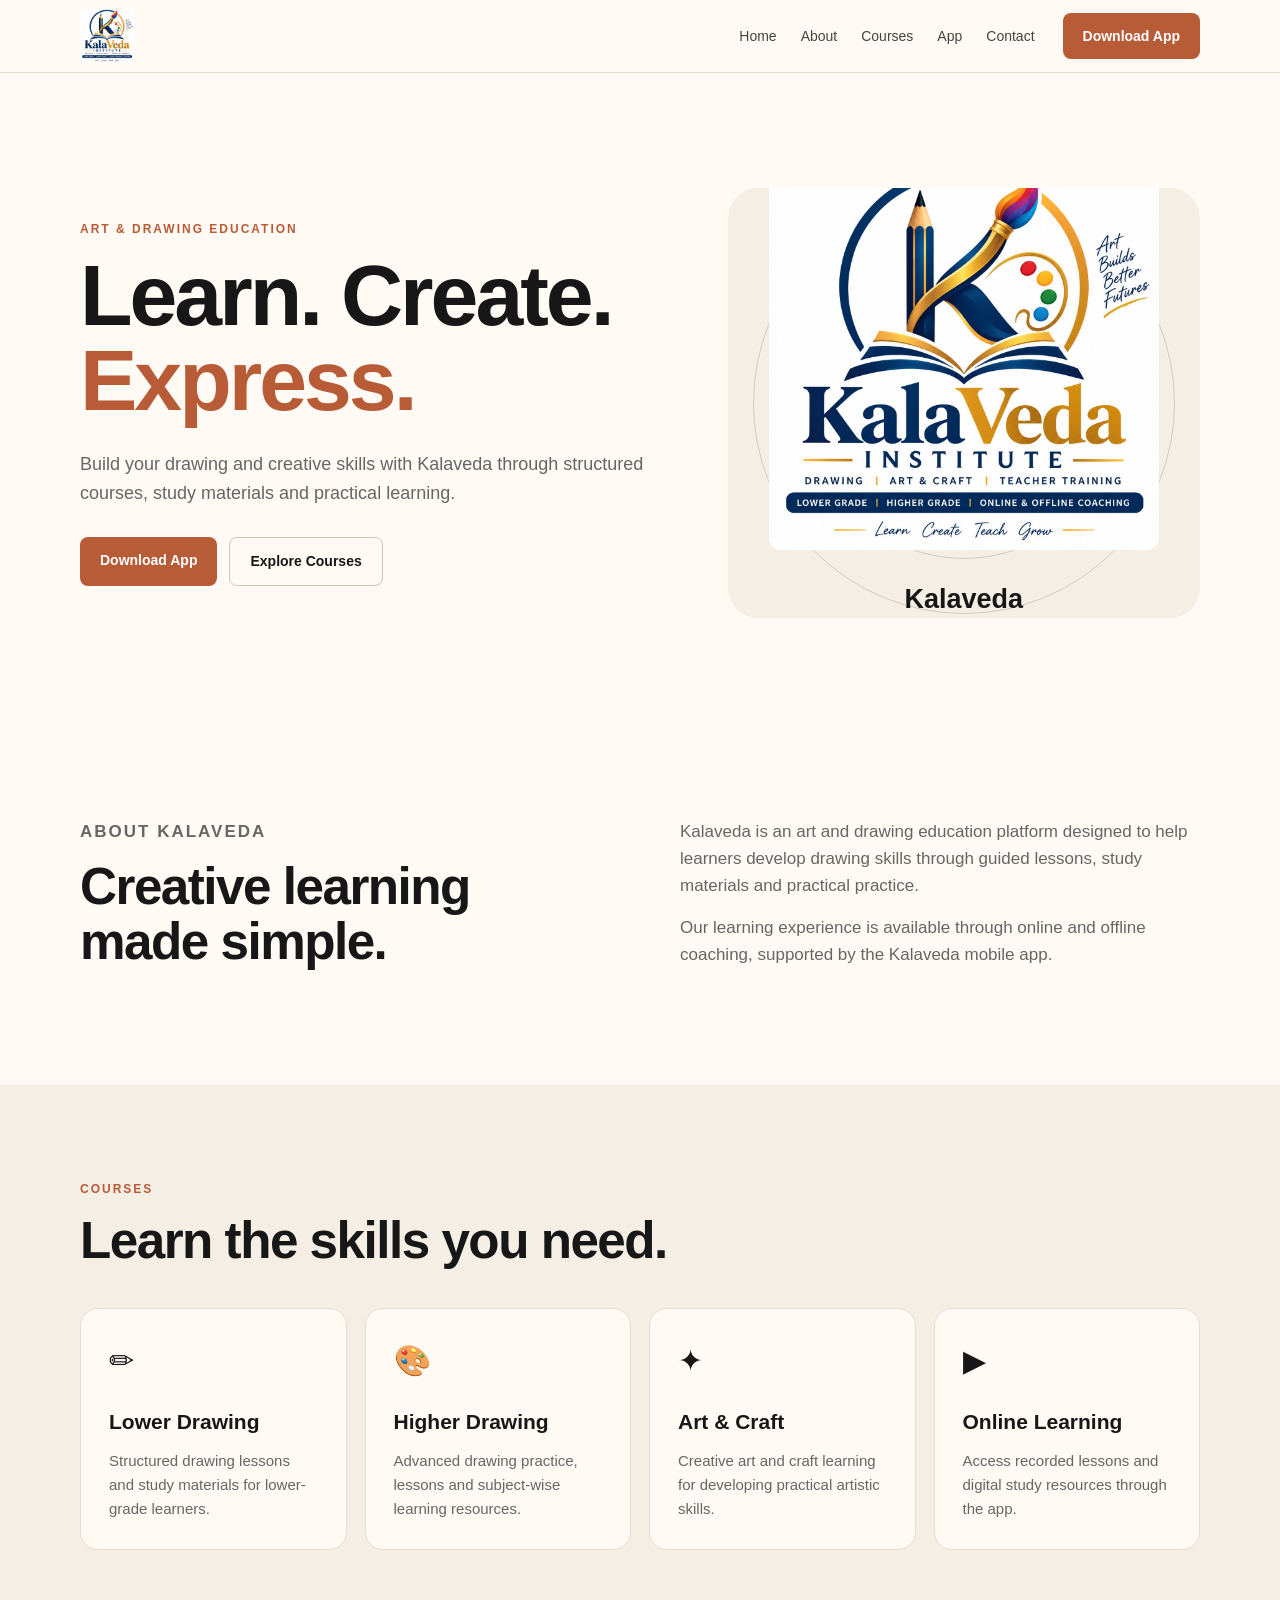
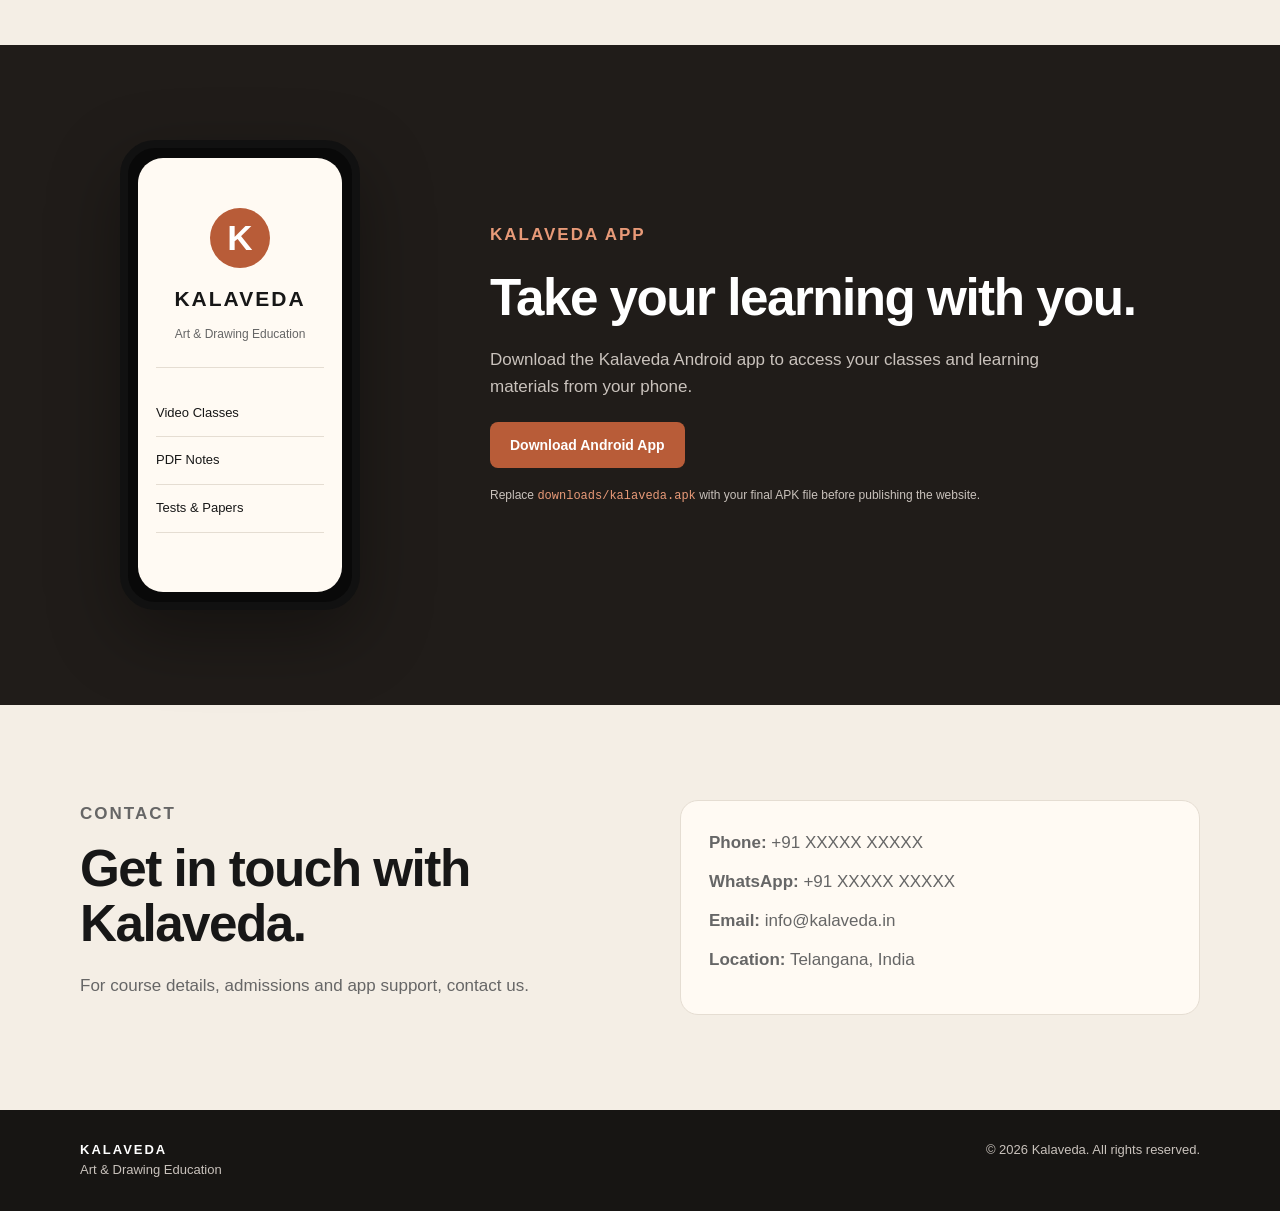
==== index.html @ 3e6b0c91 "Add files via upload" ====
<!DOCTYPE html>
<html lang="en">
<head>
  <meta charset="UTF-8">
  <meta name="viewport" content="width=device-width, initial-scale=1.0">
  <title>Kalaveda | Art & Drawing Education</title>
  <meta name="description" content="Kalaveda - Art & Drawing Education. Learn drawing, art and craft through online and offline coaching.">
  <link rel="stylesheet" href="style.css">
</head>
<body>
  <header class="header">
    <div class="container nav">
      <a class="brand" href="#home"><img src="assets/kalaveda-logo.jpeg" alt="Kalaveda Institute logo"></a>
      <nav>
        <a href="#home">Home</a>
        <a href="#about">About</a>
        <a href="#courses">Courses</a>
        <a href="#app">App</a>
        <a href="#contact">Contact</a>
      </nav>
      <a class="nav-btn" href="#app">Download App</a>
    </div>
  </header>

  <main>
    <section id="home" class="hero">
      <div class="container hero-grid">
        <div>
          <p class="eyebrow">ART & DRAWING EDUCATION</p>
          <h1>Learn. Create.<br><span>Express.</span></h1>
          <p class="hero-text">Build your drawing and creative skills with Kalaveda through structured courses, study materials and practical learning.</p>
          <div class="actions">
            <a class="btn primary" href="#app">Download App</a>
            <a class="btn secondary" href="#courses">Explore Courses</a>
          </div>
        </div>
        <div class="hero-card">
          <img class="hero-logo" src="assets/kalaveda-logo.jpeg" alt="Kalaveda Institute">
          <div class="hero-card-text">
            <strong>Kalaveda</strong>
            <span>Art & Drawing Education</span>
          </div>
        </div>
      </div>
    </section>

    <section id="about" class="section">
      <div class="container two-col">
        <div>
          <p class="eyebrow">ABOUT KALAVEDA</p>
          <h2>Creative learning made simple.</h2>
        </div>
        <div>
          <p>Kalaveda is an art and drawing education platform designed to help learners develop drawing skills through guided lessons, study materials and practical practice.</p>
          <p>Our learning experience is available through online and offline coaching, supported by the Kalaveda mobile app.</p>
        </div>
      </div>
    </section>

    <section id="courses" class="section light">
      <div class="container">
        <div class="section-heading">
          <p class="eyebrow">COURSES</p>
          <h2>Learn the skills you need.</h2>
        </div>
        <div class="cards">
          <article class="card"><div class="icon">✏</div><h3>Lower Drawing</h3><p>Structured drawing lessons and study materials for lower-grade learners.</p></article>
          <article class="card"><div class="icon">🎨</div><h3>Higher Drawing</h3><p>Advanced drawing practice, lessons and subject-wise learning resources.</p></article>
          <article class="card"><div class="icon">✦</div><h3>Art & Craft</h3><p>Creative art and craft learning for developing practical artistic skills.</p></article>
          <article class="card"><div class="icon">▶</div><h3>Online Learning</h3><p>Access recorded lessons and digital study resources through the app.</p></article>
        </div>
      </div>
    </section>

    <section id="app" class="section app-section">
      <div class="container app-grid">
        <div class="phone">
          <div class="phone-screen">
            <div class="mini-logo">K</div>
            <h3>KALAVEDA</h3>
            <p>Art & Drawing Education</p>
            <div class="mini-line"></div>
            <div class="mini-item">Video Classes</div>
            <div class="mini-item">PDF Notes</div>
            <div class="mini-item">Tests & Papers</div>
          </div>
        </div>
        <div>
          <p class="eyebrow">KALAVEDA APP</p>
          <h2>Take your learning with you.</h2>
          <p>Download the Kalaveda Android app to access your classes and learning materials from your phone.</p>
          <a class="btn primary" href="downloads/kalaveda.apk" download>Download Android App</a>
          <p class="small">Replace <code>downloads/kalaveda.apk</code> with your final APK file before publishing the website.</p>
        </div>
      </div>
    </section>

    <section id="contact" class="section light">
      <div class="container contact">
        <div>
          <p class="eyebrow">CONTACT</p>
          <h2>Get in touch with Kalaveda.</h2>
          <p>For course details, admissions and app support, contact us.</p>
        </div>
        <div class="contact-box">
          <p><strong>Phone:</strong> +91 XXXXX XXXXX</p>
          <p><strong>WhatsApp:</strong> +91 XXXXX XXXXX</p>
          <p><strong>Email:</strong> info@kalaveda.in</p>
          <p><strong>Location:</strong> Telangana, India</p>
        </div>
      </div>
    </section>
  </main>

  <footer>
    <div class="container footer">
      <div><strong>KALAVEDA</strong><br><span>Art & Drawing Education</span></div>
      <div>© 2026 Kalaveda. All rights reserved.</div>
    </div>
  </footer>
</body>
</html>
---- style.css ----
*{box-sizing:border-box;margin:0;padding:0}
:root{--ink:#171717;--muted:#666;--paper:#fffaf3;--light:#f4eee5;--accent:#b85c38;--line:#e5ddd2}
html{scroll-behavior:smooth}
body{font-family:Arial,Helvetica,sans-serif;color:var(--ink);background:var(--paper);line-height:1.6}
a{text-decoration:none;color:inherit}
.container{width:min(1120px,92%);margin:auto}
.header{position:sticky;top:0;z-index:20;background:rgba(255,250,243,.95);border-bottom:1px solid var(--line);backdrop-filter:blur(10px)}
.nav{height:72px;display:flex;align-items:center;gap:28px}
.brand{font-size:24px;font-weight:900;letter-spacing:3px;margin-right:auto}
nav{display:flex;gap:24px;color:#444;font-size:14px}
nav a:hover{color:var(--accent)}
.nav-btn,.btn{display:inline-block;border-radius:8px;padding:12px 20px;font-weight:700;font-size:14px}
.nav-btn,.primary{background:var(--accent);color:white}
.hero{padding:100px 0 90px;min-height:650px;display:flex;align-items:center}
.hero-grid{display:grid;grid-template-columns:1.1fr .9fr;gap:70px;align-items:center}
.eyebrow{font-size:12px;font-weight:800;letter-spacing:2px;color:var(--accent);margin-bottom:14px}
h1{font-size:clamp(52px,7vw,86px);line-height:.98;letter-spacing:-3px;margin-bottom:28px}
h1 span{color:var(--accent)}
h2{font-size:clamp(32px,4vw,52px);line-height:1.08;letter-spacing:-1.5px;margin-bottom:20px}
h3{font-size:21px;margin-bottom:10px}
.hero-text{font-size:18px;color:var(--muted);max-width:600px;margin-bottom:30px}
.actions{display:flex;gap:12px;flex-wrap:wrap}
.secondary{border:1px solid #cfc5b9}
.hero-card{height:430px;border-radius:30px;background:var(--light);display:flex;flex-direction:column;align-items:center;justify-content:center;position:relative;overflow:hidden}
.hero-card:before,.hero-card:after{content:"";position:absolute;border:1px solid #d7cabb;border-radius:50%}
.hero-card:before{width:310px;height:310px}
.hero-card:after{width:420px;height:420px}
.art-circle{width:180px;height:180px;border-radius:50%;background:var(--accent);color:#fff;display:flex;align-items:center;justify-content:center;font-size:110px;font-weight:900;z-index:1;box-shadow:0 20px 50px rgba(0,0,0,.12)}
.hero-card-text{z-index:2;text-align:center;margin-top:28px}.hero-card-text strong{display:block;font-size:27px}.hero-card-text span{color:var(--muted)}
.section{padding:95px 0}.light{background:var(--light)}
.two-col,.contact{display:grid;grid-template-columns:1fr 1fr;gap:80px;align-items:start}
.two-col p,.contact p{color:var(--muted);margin-bottom:14px;font-size:17px}
.section-heading{margin-bottom:40px}
.cards{display:grid;grid-template-columns:repeat(4,1fr);gap:18px}
.card{background:var(--paper);border:1px solid var(--line);border-radius:18px;padding:28px;min-height:230px}
.icon{font-size:30px;margin-bottom:20px}
.card p{color:var(--muted);font-size:15px}
.app-section{background:#201c19;color:#fff}
.app-grid{display:grid;grid-template-columns:320px 1fr;gap:90px;align-items:center}
.app-section .eyebrow{color:#e89a78}.app-section p{color:#c9c2bc;max-width:600px;margin-bottom:22px;font-size:17px}
.phone{width:240px;height:470px;border:8px solid #111;border-radius:35px;background:#090909;padding:10px;box-shadow:0 25px 70px rgba(0,0,0,.35);margin:auto}
.phone-screen{height:100%;border-radius:25px;background:var(--paper);color:var(--ink);padding:30px 18px;text-align:center}
.mini-logo{width:60px;height:60px;border-radius:50%;background:var(--accent);color:#fff;display:grid;place-items:center;font-weight:900;font-size:35px;margin:20px auto 14px}
.phone-screen h3{letter-spacing:2px}.phone-screen p{font-size:12px!important;color:var(--muted)!important;margin-bottom:15px!important}
.mini-line{height:1px;background:var(--line);margin:22px 0}
.mini-item{text-align:left;padding:13px 0;border-bottom:1px solid var(--line);font-size:13px}
.small{font-size:12px!important;margin-top:18px!important}.small code{color:#e89a78}
.contact-box{background:var(--paper);border:1px solid var(--line);border-radius:18px;padding:28px}
.contact-box p{margin-bottom:12px}
footer{background:#171513;color:#c9c2bc;padding:30px 0}.footer{display:flex;justify-content:space-between;gap:20px;font-size:13px}.footer strong{color:#fff;letter-spacing:2px}
@media(max-width:800px){nav{display:none}.hero{padding:65px 0}.hero-grid,.two-col,.contact,.app-grid{grid-template-columns:1fr;gap:45px}.hero-card{height:350px}.cards{grid-template-columns:1fr 1fr}.app-grid{gap:50px}.footer{flex-direction:column}}
@media(max-width:500px){.cards{grid-template-columns:1fr}.nav-btn{padding:10px 13px}.brand{font-size:20px}.section{padding:70px 0}}

.brand{display:flex;align-items:center;height:58px}
.brand img{height:54px;width:auto;max-width:210px;object-fit:contain}
.hero-logo{width:min(88%,390px);height:auto;object-fit:contain;position:relative;z-index:2;border-radius:12px}
@media(max-width:500px){.brand img{height:48px;max-width:170px}.hero-logo{width:88%}}
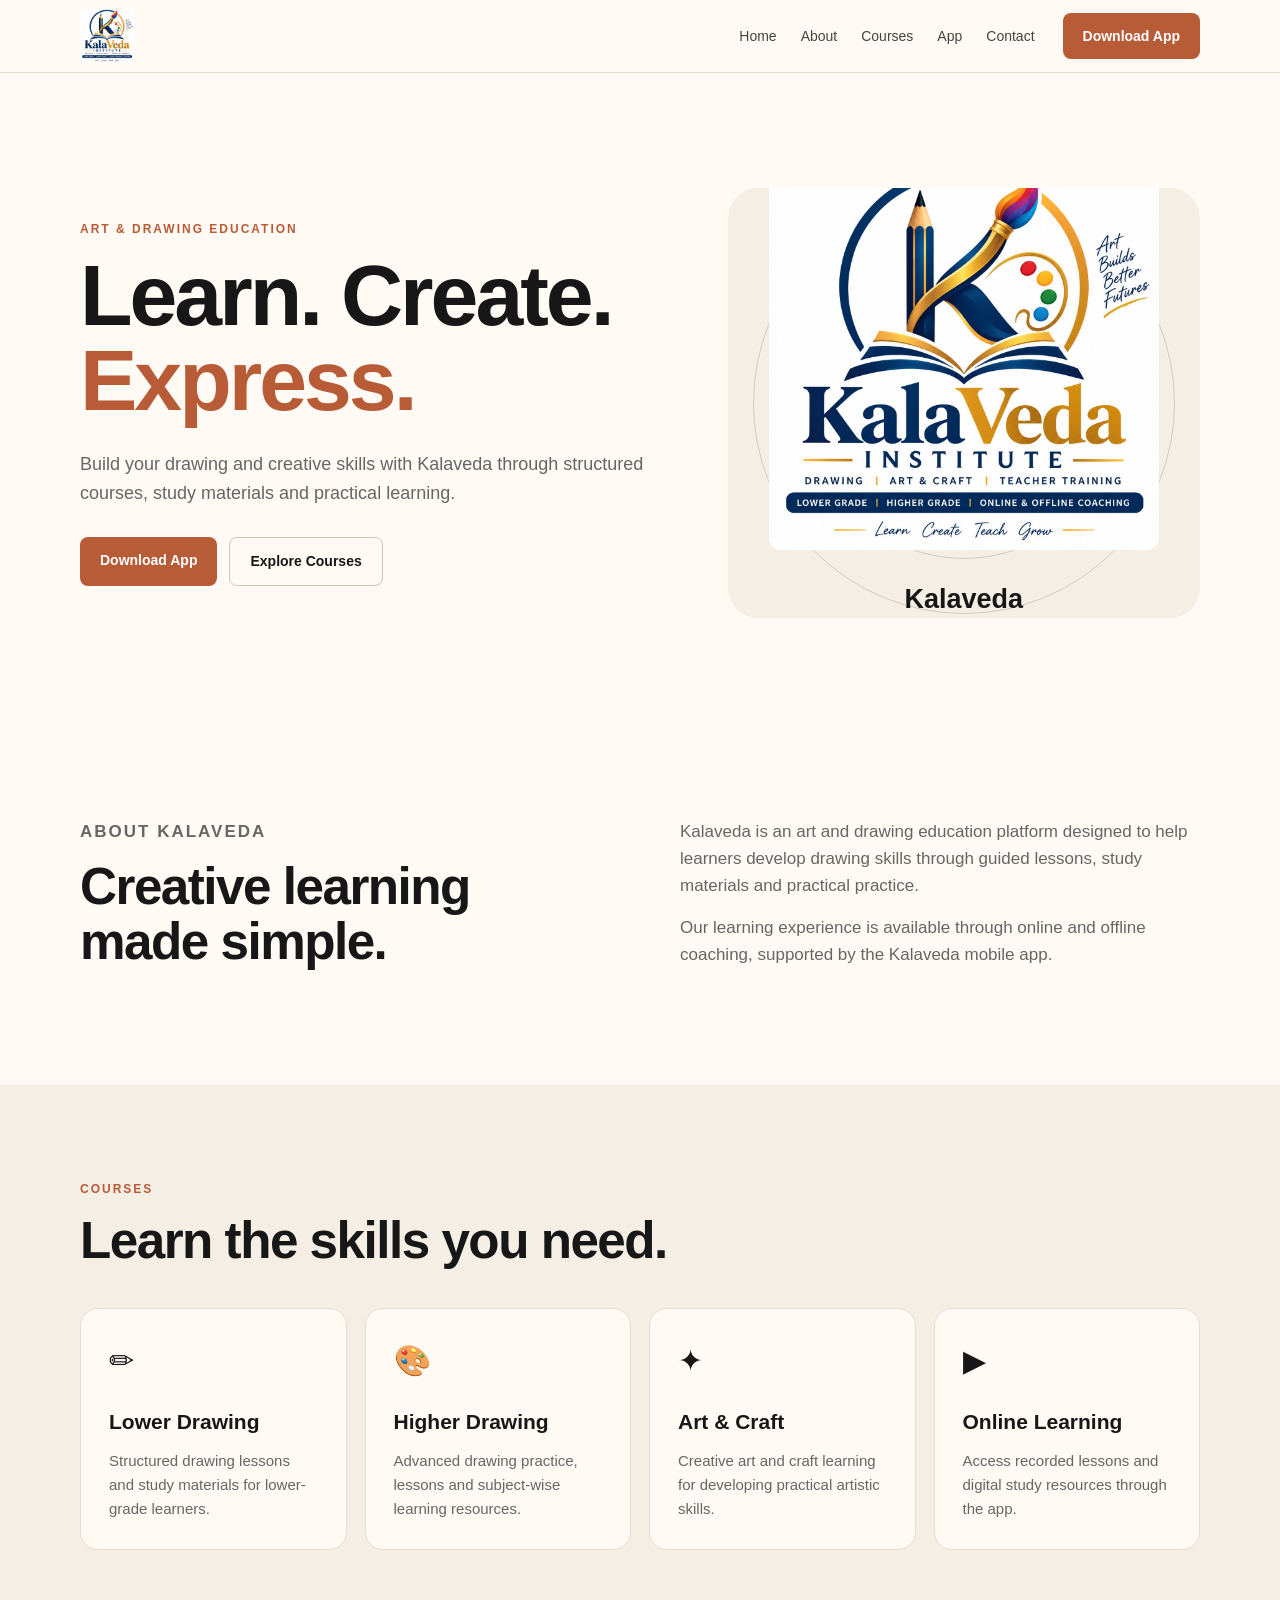
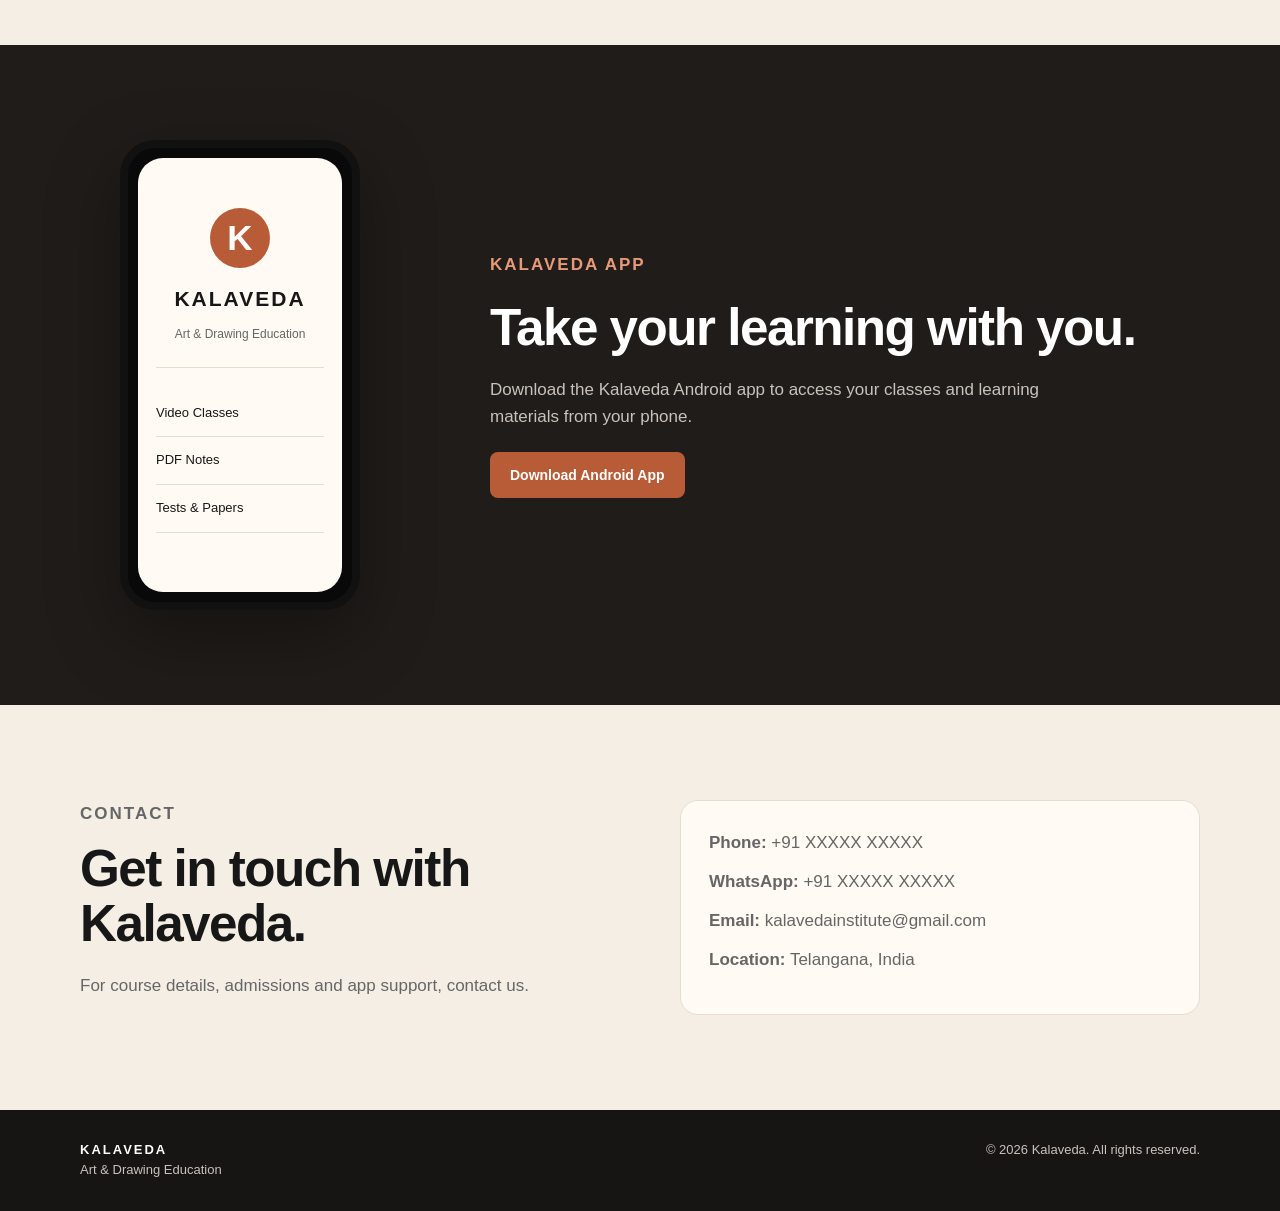
==== commit c2cbe8e5: "Refactor index.html for better structure and content Updated HTML structure and content for improved" ====
--- a/index.html
+++ b/index.html
@@ -7,10 +7,16 @@
   <meta name="description" content="Kalaveda - Art & Drawing Education. Learn drawing, art and craft through online and offline coaching.">
   <link rel="stylesheet" href="style.css">
 </head>
+
 <body>
+
   <header class="header">
     <div class="container nav">
-      <a class="brand" href="#home"><img src="assets/kalaveda-logo.jpeg" alt="Kalaveda Institute logo"></a>
+
+      <a class="brand" href="#home">
+        <img src="assets/kalaveda-logo.jpeg" alt="Kalaveda Institute logo">
+      </a>
+
       <nav>
         <a href="#home">Home</a>
         <a href="#about">About</a>
@@ -18,105 +24,372 @@
         <a href="#app">App</a>
         <a href="#contact">Contact</a>
       </nav>
-      <a class="nav-btn" href="#app">Download App</a>
+
+      <!-- DOWNLOAD APP -->
+      <a class="nav-btn"
+         href="https://github.com/Kalaveda/kalaveda/releases/download/v1.0.0/Kalaveda.apk">
+        Download App
+      </a>
+
     </div>
   </header>
 
+
   <main>
+
+    <!-- HOME -->
+
     <section id="home" class="hero">
+
       <div class="container hero-grid">
-        <div>
+
+        <div>
+
           <p class="eyebrow">ART & DRAWING EDUCATION</p>
-          <h1>Learn. Create.<br><span>Express.</span></h1>
-          <p class="hero-text">Build your drawing and creative skills with Kalaveda through structured courses, study materials and practical learning.</p>
+
+          <h1>
+            Learn. Create.<br>
+            <span>Express.</span>
+          </h1>
+
+          <p class="hero-text">
+            Build your drawing and creative skills with Kalaveda through
+            structured courses, study materials and practical learning.
+          </p>
+
           <div class="actions">
-            <a class="btn primary" href="#app">Download App</a>
-            <a class="btn secondary" href="#courses">Explore Courses</a>
+
+            <!-- DOWNLOAD APP -->
+            <a class="btn primary"
+               href="https://github.com/Kalaveda/kalaveda/releases/download/v1.0.0/Kalaveda.apk">
+              Download App
+            </a>
+
+            <a class="btn secondary" href="#courses">
+              Explore Courses
+            </a>
+
           </div>
-        </div>
+
+        </div>
+
+
         <div class="hero-card">
-          <img class="hero-logo" src="assets/kalaveda-logo.jpeg" alt="Kalaveda Institute">
+
+          <img
+            class="hero-logo"
+            src="assets/kalaveda-logo.jpeg"
+            alt="Kalaveda Institute">
+
           <div class="hero-card-text">
+
             <strong>Kalaveda</strong>
-            <span>Art & Drawing Education</span>
+
+            <span>
+              Art & Drawing Education
+            </span>
+
           </div>
-        </div>
-      </div>
-    </section>
+
+        </div>
+
+      </div>
+
+    </section>
+
+
+    <!-- ABOUT -->
 
     <section id="about" class="section">
+
       <div class="container two-col">
-        <div>
-          <p class="eyebrow">ABOUT KALAVEDA</p>
-          <h2>Creative learning made simple.</h2>
-        </div>
-        <div>
-          <p>Kalaveda is an art and drawing education platform designed to help learners develop drawing skills through guided lessons, study materials and practical practice.</p>
-          <p>Our learning experience is available through online and offline coaching, supported by the Kalaveda mobile app.</p>
-        </div>
-      </div>
-    </section>
+
+        <div>
+
+          <p class="eyebrow">
+            ABOUT KALAVEDA
+          </p>
+
+          <h2>
+            Creative learning made simple.
+          </h2>
+
+        </div>
+
+
+        <div>
+
+          <p>
+            Kalaveda is an art and drawing education platform designed
+            to help learners develop drawing skills through guided lessons,
+            study materials and practical practice.
+          </p>
+
+          <p>
+            Our learning experience is available through online and offline
+            coaching, supported by the Kalaveda mobile app.
+          </p>
+
+        </div>
+
+      </div>
+
+    </section>
+
+
+    <!-- COURSES -->
 
     <section id="courses" class="section light">
+
       <div class="container">
+
         <div class="section-heading">
-          <p class="eyebrow">COURSES</p>
-          <h2>Learn the skills you need.</h2>
-        </div>
+
+          <p class="eyebrow">
+            COURSES
+          </p>
+
+          <h2>
+            Learn the skills you need.
+          </h2>
+
+        </div>
+
+
         <div class="cards">
-          <article class="card"><div class="icon">✏</div><h3>Lower Drawing</h3><p>Structured drawing lessons and study materials for lower-grade learners.</p></article>
-          <article class="card"><div class="icon">🎨</div><h3>Higher Drawing</h3><p>Advanced drawing practice, lessons and subject-wise learning resources.</p></article>
-          <article class="card"><div class="icon">✦</div><h3>Art & Craft</h3><p>Creative art and craft learning for developing practical artistic skills.</p></article>
-          <article class="card"><div class="icon">▶</div><h3>Online Learning</h3><p>Access recorded lessons and digital study resources through the app.</p></article>
-        </div>
-      </div>
-    </section>
+
+          <article class="card">
+
+            <div class="icon">
+              ✏
+            </div>
+
+            <h3>
+              Lower Drawing
+            </h3>
+
+            <p>
+              Structured drawing lessons and study materials for
+              lower-grade learners.
+            </p>
+
+          </article>
+
+
+          <article class="card">
+
+            <div class="icon">
+              🎨
+            </div>
+
+            <h3>
+              Higher Drawing
+            </h3>
+
+            <p>
+              Advanced drawing practice, lessons and subject-wise
+              learning resources.
+            </p>
+
+          </article>
+
+
+          <article class="card">
+
+            <div class="icon">
+              ✦
+            </div>
+
+            <h3>
+              Art & Craft
+            </h3>
+
+            <p>
+              Creative art and craft learning for developing
+              practical artistic skills.
+            </p>
+
+          </article>
+
+
+          <article class="card">
+
+            <div class="icon">
+              ▶
+            </div>
+
+            <h3>
+              Online Learning
+            </h3>
+
+            <p>
+              Access recorded lessons and digital study resources
+              through the app.
+            </p>
+
+          </article>
+
+        </div>
+
+      </div>
+
+    </section>
+
+
+    <!-- APP -->
 
     <section id="app" class="section app-section">
+
       <div class="container app-grid">
+
+
         <div class="phone">
+
           <div class="phone-screen">
-            <div class="mini-logo">K</div>
-            <h3>KALAVEDA</h3>
-            <p>Art & Drawing Education</p>
+
+            <div class="mini-logo">
+              K
+            </div>
+
+            <h3>
+              KALAVEDA
+            </h3>
+
+            <p>
+              Art & Drawing Education
+            </p>
+
             <div class="mini-line"></div>
-            <div class="mini-item">Video Classes</div>
-            <div class="mini-item">PDF Notes</div>
-            <div class="mini-item">Tests & Papers</div>
+
+            <div class="mini-item">
+              Video Classes
+            </div>
+
+            <div class="mini-item">
+              PDF Notes
+            </div>
+
+            <div class="mini-item">
+              Tests & Papers
+            </div>
+
           </div>
-        </div>
-        <div>
-          <p class="eyebrow">KALAVEDA APP</p>
-          <h2>Take your learning with you.</h2>
-          <p>Download the Kalaveda Android app to access your classes and learning materials from your phone.</p>
-          <a class="btn primary" href="downloads/kalaveda.apk" download>Download Android App</a>
-          <p class="small">Replace <code>downloads/kalaveda.apk</code> with your final APK file before publishing the website.</p>
-        </div>
-      </div>
-    </section>
+
+        </div>
+
+
+        <div>
+
+          <p class="eyebrow">
+            KALAVEDA APP
+          </p>
+
+          <h2>
+            Take your learning with you.
+          </h2>
+
+          <p>
+            Download the Kalaveda Android app to access your classes
+            and learning materials from your phone.
+          </p>
+
+
+          <!-- DOWNLOAD ANDROID APP -->
+          <a
+            class="btn primary"
+            href="https://github.com/Kalaveda/kalaveda/releases/download/v1.0.0/Kalaveda.apk">
+            Download Android App
+          </a>
+
+        </div>
+
+      </div>
+
+    </section>
+
+
+    <!-- CONTACT -->
 
     <section id="contact" class="section light">
+
       <div class="container contact">
-        <div>
-          <p class="eyebrow">CONTACT</p>
-          <h2>Get in touch with Kalaveda.</h2>
-          <p>For course details, admissions and app support, contact us.</p>
-        </div>
+
+        <div>
+
+          <p class="eyebrow">
+            CONTACT
+          </p>
+
+          <h2>
+            Get in touch with Kalaveda.
+          </h2>
+
+          <p>
+            For course details, admissions and app support,
+            contact us.
+          </p>
+
+        </div>
+
+
         <div class="contact-box">
-          <p><strong>Phone:</strong> +91 XXXXX XXXXX</p>
-          <p><strong>WhatsApp:</strong> +91 XXXXX XXXXX</p>
-          <p><strong>Email:</strong> info@kalaveda.in</p>
-          <p><strong>Location:</strong> Telangana, India</p>
-        </div>
-      </div>
-    </section>
+
+          <p>
+            <strong>Phone:</strong>
+            +91 XXXXX XXXXX
+          </p>
+
+          <p>
+            <strong>WhatsApp:</strong>
+            +91 XXXXX XXXXX
+          </p>
+
+          <p>
+            <strong>Email:</strong>
+            kalavedainstitute@gmail.com
+          </p>
+
+          <p>
+            <strong>Location:</strong>
+            Telangana, India
+          </p>
+
+        </div>
+
+      </div>
+
+    </section>
+
   </main>
 
+
+  <!-- FOOTER -->
+
   <footer>
+
     <div class="container footer">
-      <div><strong>KALAVEDA</strong><br><span>Art & Drawing Education</span></div>
-      <div>© 2026 Kalaveda. All rights reserved.</div>
+
+      <div>
+
+        <strong>
+          KALAVEDA
+        </strong>
+
+        <br>
+
+        <span>
+          Art & Drawing Education
+        </span>
+
+      </div>
+
+      <div>
+        © 2026 Kalaveda. All rights reserved.
+      </div>
+
     </div>
+
   </footer>
+
 </body>
 </html>
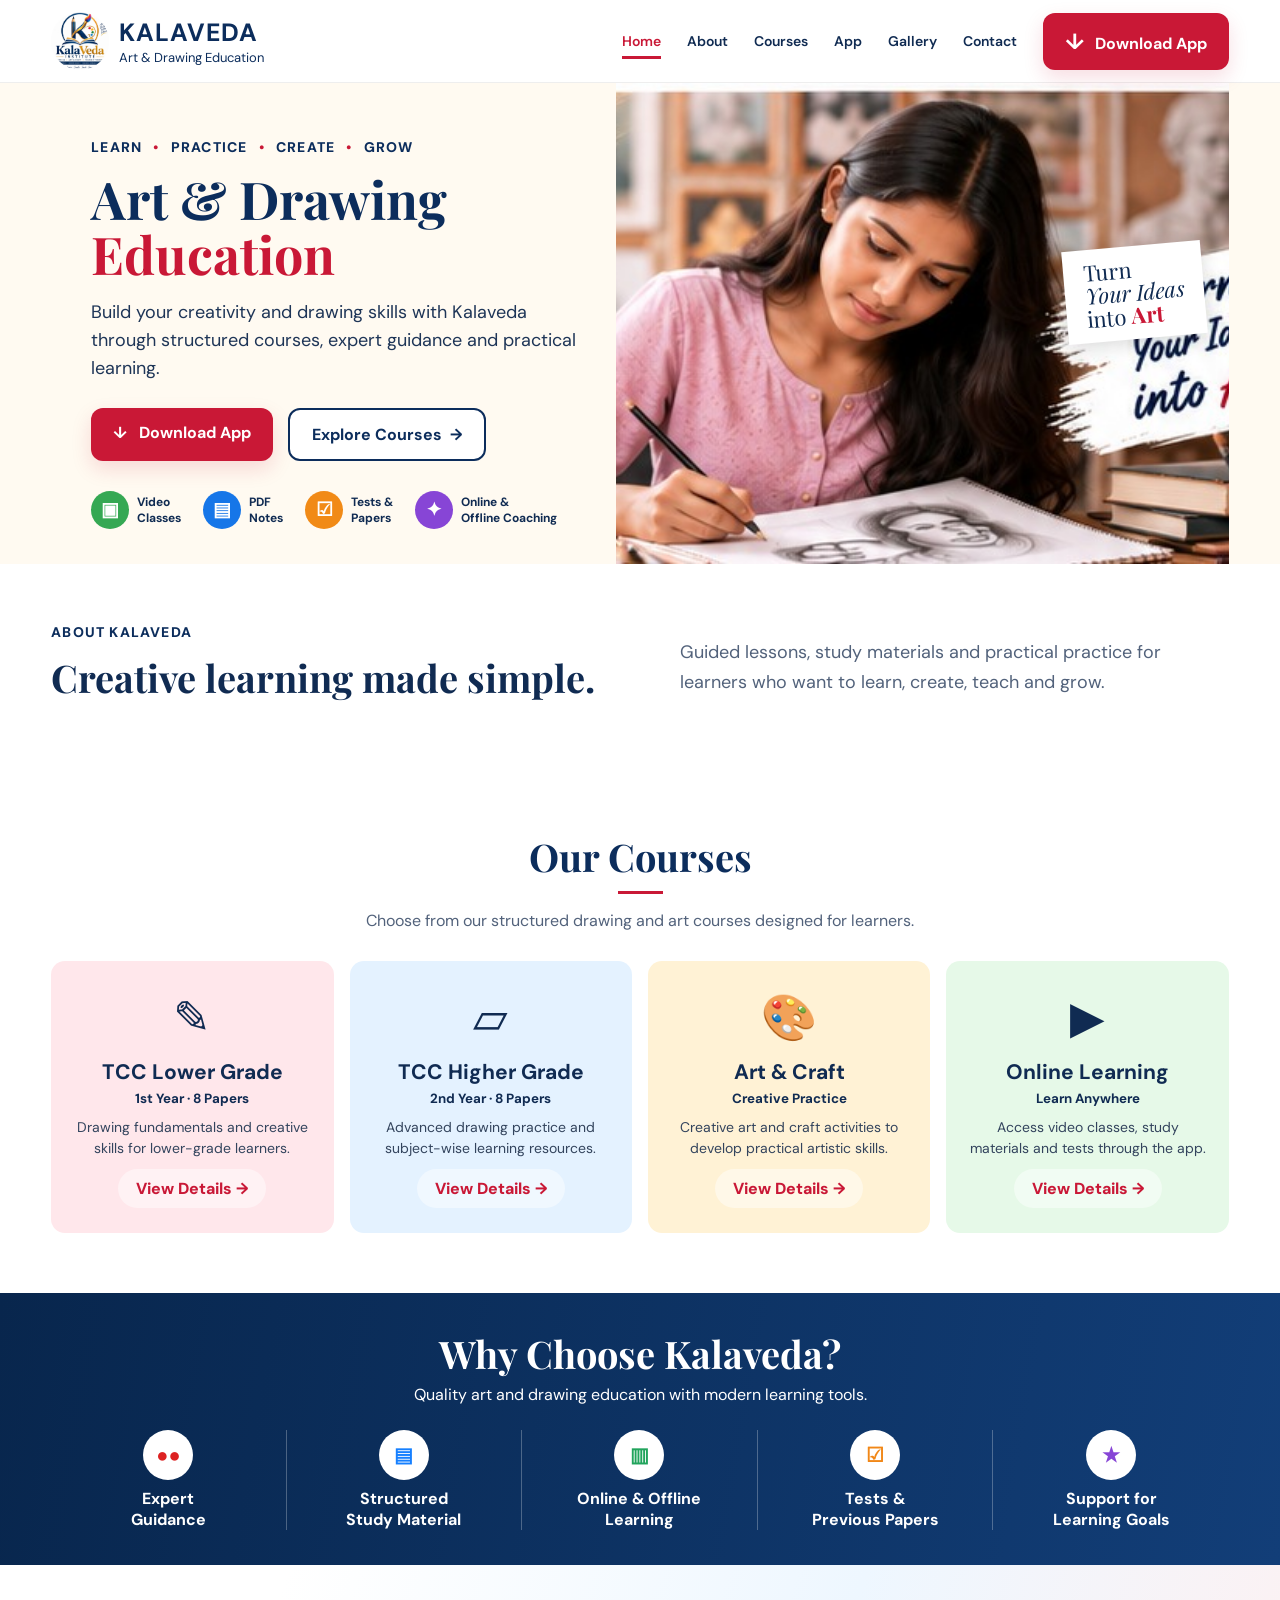
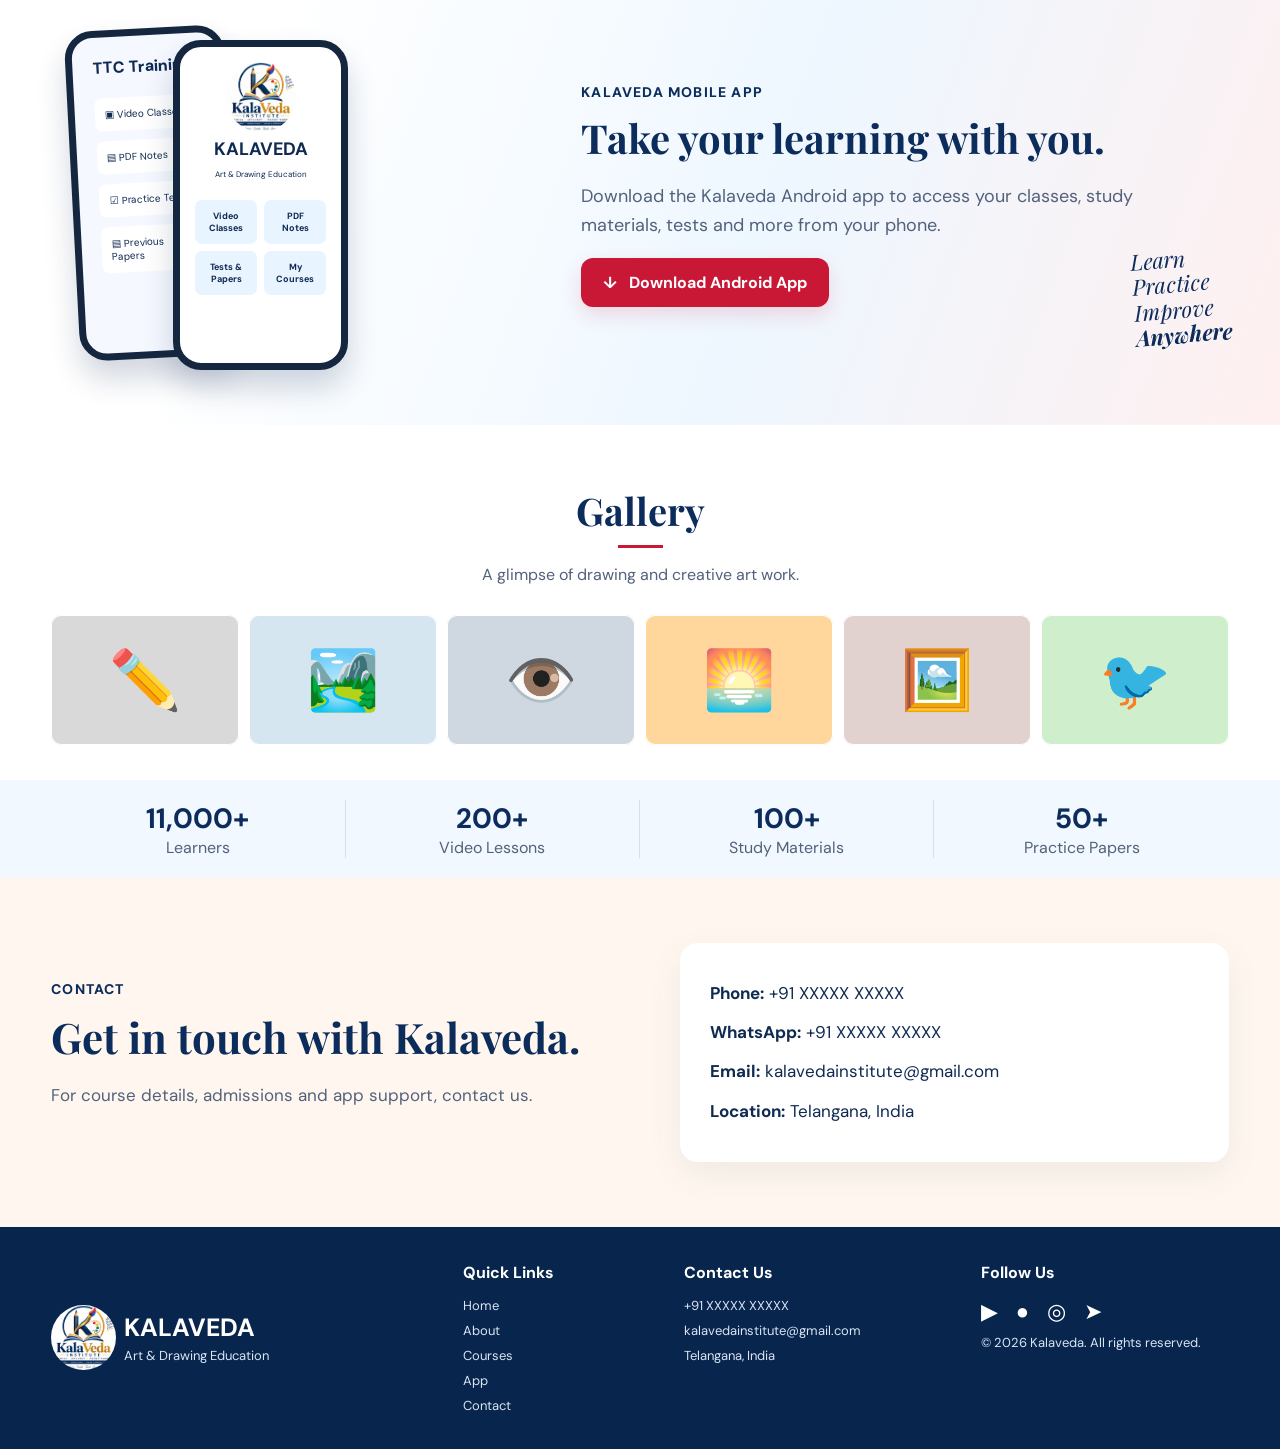
==== commit 490e66af: "Add files via upload" ====
--- a/index.html
+++ b/index.html
@@ -4,392 +4,198 @@
   <meta charset="UTF-8">
   <meta name="viewport" content="width=device-width, initial-scale=1.0">
   <title>Kalaveda | Art & Drawing Education</title>
-  <meta name="description" content="Kalaveda - Art & Drawing Education. Learn drawing, art and craft through online and offline coaching.">
+  <meta name="description" content="Kalaveda Institute - Drawing, Art & Craft and Teacher Training. Online and offline learning.">
   <link rel="stylesheet" href="style.css">
 </head>
-
 <body>
 
-  <header class="header">
-    <div class="container nav">
-
-      <a class="brand" href="#home">
-        <img src="assets/kalaveda-logo.jpeg" alt="Kalaveda Institute logo">
-      </a>
-
-      <nav>
-        <a href="#home">Home</a>
-        <a href="#about">About</a>
-        <a href="#courses">Courses</a>
-        <a href="#app">App</a>
-        <a href="#contact">Contact</a>
-      </nav>
-
-      <!-- DOWNLOAD APP -->
-      <a class="nav-btn"
-         href="https://github.com/Kalaveda/kalaveda/releases/download/v1.0.0/Kalaveda.apk">
-        Download App
-      </a>
-
-    </div>
-  </header>
-
-
-  <main>
-
-    <!-- HOME -->
-
-    <section id="home" class="hero">
-
-      <div class="container hero-grid">
-
-        <div>
-
-          <p class="eyebrow">ART & DRAWING EDUCATION</p>
-
-          <h1>
-            Learn. Create.<br>
-            <span>Express.</span>
-          </h1>
-
-          <p class="hero-text">
-            Build your drawing and creative skills with Kalaveda through
-            structured courses, study materials and practical learning.
-          </p>
-
-          <div class="actions">
-
-            <!-- DOWNLOAD APP -->
-            <a class="btn primary"
-               href="https://github.com/Kalaveda/kalaveda/releases/download/v1.0.0/Kalaveda.apk">
-              Download App
-            </a>
-
-            <a class="btn secondary" href="#courses">
-              Explore Courses
-            </a>
-
-          </div>
-
-        </div>
-
-
-        <div class="hero-card">
-
-          <img
-            class="hero-logo"
-            src="assets/kalaveda-logo.jpeg"
-            alt="Kalaveda Institute">
-
-          <div class="hero-card-text">
-
-            <strong>Kalaveda</strong>
-
-            <span>
-              Art & Drawing Education
-            </span>
-
-          </div>
-
-        </div>
-
+<header class="header">
+  <div class="container nav">
+    <a class="brand" href="#home">
+      <img src="assets/kalaveda-logo.jpeg" alt="Kalaveda Institute">
+      <div class="brand-text">
+        <strong>KALAVEDA</strong>
+        <span>Art & Drawing Education</span>
       </div>
-
-    </section>
-
-
-    <!-- ABOUT -->
-
-    <section id="about" class="section">
-
-      <div class="container two-col">
-
-        <div>
-
-          <p class="eyebrow">
-            ABOUT KALAVEDA
-          </p>
-
-          <h2>
-            Creative learning made simple.
-          </h2>
-
-        </div>
-
-
-        <div>
-
-          <p>
-            Kalaveda is an art and drawing education platform designed
-            to help learners develop drawing skills through guided lessons,
-            study materials and practical practice.
-          </p>
-
-          <p>
-            Our learning experience is available through online and offline
-            coaching, supported by the Kalaveda mobile app.
-          </p>
-
-        </div>
-
+    </a>
+
+    <nav class="nav-links">
+      <a class="active" href="#home">Home</a>
+      <a href="#about">About</a>
+      <a href="#courses">Courses</a>
+      <a href="#app">App</a>
+      <a href="#gallery">Gallery</a>
+      <a href="#contact">Contact</a>
+    </nav>
+
+    <a class="download-top" href="https://github.com/Kalaveda/kalaveda/releases/download/v1.0.0/Kalaveda.apk">
+      <span>↓</span> Download App
+    </a>
+  </div>
+</header>
+
+<main>
+<section id="home" class="hero">
+  <div class="paint blue-paint"></div>
+  <div class="paint gold-paint"></div>
+  <div class="container hero-grid">
+    <div class="hero-copy">
+      <div class="eyebrow">LEARN <i>•</i> PRACTICE <i>•</i> CREATE <i>•</i> GROW</div>
+      <h1>Art &amp; Drawing <span>Education</span></h1>
+      <p class="hero-text">Build your creativity and drawing skills with Kalaveda through structured courses, expert guidance and practical learning.</p>
+
+      <div class="actions">
+        <a class="btn primary" href="https://github.com/Kalaveda/kalaveda/releases/download/v1.0.0/Kalaveda.apk">↓ &nbsp; Download App</a>
+        <a class="btn outline" href="#courses">Explore Courses &nbsp;→</a>
       </div>
 
-    </section>
-
-
-    <!-- COURSES -->
-
-    <section id="courses" class="section light">
-
-      <div class="container">
-
-        <div class="section-heading">
-
-          <p class="eyebrow">
-            COURSES
-          </p>
-
-          <h2>
-            Learn the skills you need.
-          </h2>
-
-        </div>
-
-
-        <div class="cards">
-
-          <article class="card">
-
-            <div class="icon">
-              ✏
-            </div>
-
-            <h3>
-              Lower Drawing
-            </h3>
-
-            <p>
-              Structured drawing lessons and study materials for
-              lower-grade learners.
-            </p>
-
-          </article>
-
-
-          <article class="card">
-
-            <div class="icon">
-              🎨
-            </div>
-
-            <h3>
-              Higher Drawing
-            </h3>
-
-            <p>
-              Advanced drawing practice, lessons and subject-wise
-              learning resources.
-            </p>
-
-          </article>
-
-
-          <article class="card">
-
-            <div class="icon">
-              ✦
-            </div>
-
-            <h3>
-              Art & Craft
-            </h3>
-
-            <p>
-              Creative art and craft learning for developing
-              practical artistic skills.
-            </p>
-
-          </article>
-
-
-          <article class="card">
-
-            <div class="icon">
-              ▶
-            </div>
-
-            <h3>
-              Online Learning
-            </h3>
-
-            <p>
-              Access recorded lessons and digital study resources
-              through the app.
-            </p>
-
-          </article>
-
-        </div>
-
+      <div class="quick-features">
+        <div><b class="q-green">▣</b><strong>Video<br>Classes</strong></div>
+        <div><b class="q-blue">▤</b><strong>PDF<br>Notes</strong></div>
+        <div><b class="q-orange">☑</b><strong>Tests &amp;<br>Papers</strong></div>
+        <div><b class="q-purple">✦</b><strong>Online &amp;<br>Offline Coaching</strong></div>
       </div>
-
-    </section>
-
-
-    <!-- APP -->
-
-    <section id="app" class="section app-section">
-
-      <div class="container app-grid">
-
-
-        <div class="phone">
-
-          <div class="phone-screen">
-
-            <div class="mini-logo">
-              K
-            </div>
-
-            <h3>
-              KALAVEDA
-            </h3>
-
-            <p>
-              Art & Drawing Education
-            </p>
-
-            <div class="mini-line"></div>
-
-            <div class="mini-item">
-              Video Classes
-            </div>
-
-            <div class="mini-item">
-              PDF Notes
-            </div>
-
-            <div class="mini-item">
-              Tests & Papers
-            </div>
-
-          </div>
-
-        </div>
-
-
-        <div>
-
-          <p class="eyebrow">
-            KALAVEDA APP
-          </p>
-
-          <h2>
-            Take your learning with you.
-          </h2>
-
-          <p>
-            Download the Kalaveda Android app to access your classes
-            and learning materials from your phone.
-          </p>
-
-
-          <!-- DOWNLOAD ANDROID APP -->
-          <a
-            class="btn primary"
-            href="https://github.com/Kalaveda/kalaveda/releases/download/v1.0.0/Kalaveda.apk">
-            Download Android App
-          </a>
-
-        </div>
-
-      </div>
-
-    </section>
-
-
-    <!-- CONTACT -->
-
-    <section id="contact" class="section light">
-
-      <div class="container contact">
-
-        <div>
-
-          <p class="eyebrow">
-            CONTACT
-          </p>
-
-          <h2>
-            Get in touch with Kalaveda.
-          </h2>
-
-          <p>
-            For course details, admissions and app support,
-            contact us.
-          </p>
-
-        </div>
-
-
-        <div class="contact-box">
-
-          <p>
-            <strong>Phone:</strong>
-            +91 XXXXX XXXXX
-          </p>
-
-          <p>
-            <strong>WhatsApp:</strong>
-            +91 XXXXX XXXXX
-          </p>
-
-          <p>
-            <strong>Email:</strong>
-            kalavedainstitute@gmail.com
-          </p>
-
-          <p>
-            <strong>Location:</strong>
-            Telangana, India
-          </p>
-
-        </div>
-
-      </div>
-
-    </section>
-
-  </main>
-
-
-  <!-- FOOTER -->
-
-  <footer>
-
-    <div class="container footer">
-
-      <div>
-
-        <strong>
-          KALAVEDA
-        </strong>
-
-        <br>
-
-        <span>
-          Art & Drawing Education
-        </span>
-
-      </div>
-
-      <div>
-        © 2026 Kalaveda. All rights reserved.
-      </div>
-
-    </div>
-
-  </footer>
+    </div>
+
+    <div class="hero-image-wrap">
+      <img src="assets/hero-art.jpg" alt="Student learning drawing">
+      <div class="idea-badge">Turn<br><em>Your Ideas</em><br>into <strong>Art</strong></div>
+    </div>
+  </div>
+</section>
+
+<section id="about" class="about-strip">
+  <div class="container about-inner">
+    <div><span class="small-label">ABOUT KALAVEDA</span><h2>Creative learning made simple.</h2></div>
+    <p>Guided lessons, study materials and practical practice for learners who want to learn, create, teach and grow.</p>
+  </div>
+</section>
+
+<section id="courses" class="section courses">
+  <div class="container">
+    <div class="section-heading">
+      <h2>Our Courses</h2>
+      <div class="red-line"></div>
+      <p>Choose from our structured drawing and art courses designed for learners.</p>
+    </div>
+
+    <div class="course-grid">
+      <article class="course-card pink">
+        <div class="course-icon">✎</div>
+        <h3>TCC Lower Grade</h3>
+        <small>1st Year · 8 Papers</small>
+        <p>Drawing fundamentals and creative skills for lower-grade learners.</p>
+        <a href="#contact">View Details →</a>
+      </article>
+      <article class="course-card blue">
+        <div class="course-icon">▱</div>
+        <h3>TCC Higher Grade</h3>
+        <small>2nd Year · 8 Papers</small>
+        <p>Advanced drawing practice and subject-wise learning resources.</p>
+        <a href="#contact">View Details →</a>
+      </article>
+      <article class="course-card yellow">
+        <div class="course-icon">🎨</div>
+        <h3>Art &amp; Craft</h3>
+        <small>Creative Practice</small>
+        <p>Creative art and craft activities to develop practical artistic skills.</p>
+        <a href="#contact">View Details →</a>
+      </article>
+      <article class="course-card green">
+        <div class="course-icon">▶</div>
+        <h3>Online Learning</h3>
+        <small>Learn Anywhere</small>
+        <p>Access video classes, study materials and tests through the app.</p>
+        <a href="#app">View Details →</a>
+      </article>
+    </div>
+  </div>
+</section>
+
+<section id="about-features" class="why">
+  <div class="container">
+    <div class="why-heading">
+      <h2>Why Choose Kalaveda?</h2>
+      <p>Quality art and drawing education with modern learning tools.</p>
+    </div>
+    <div class="why-grid">
+      <div><span class="feature-icon red">●●</span><b>Expert<br>Guidance</b></div>
+      <div><span class="feature-icon blue">▤</span><b>Structured<br>Study Material</b></div>
+      <div><span class="feature-icon green">▥</span><b>Online &amp; Offline<br>Learning</b></div>
+      <div><span class="feature-icon orange">☑</span><b>Tests &amp;<br>Previous Papers</b></div>
+      <div><span class="feature-icon purple">★</span><b>Support for<br>Learning Goals</b></div>
+    </div>
+  </div>
+</section>
+
+<section id="app" class="app-section">
+  <div class="container app-grid">
+    <div class="phone-stage">
+      <div class="phone back-phone"><div class="phone-head">TTC Training</div><div class="phone-row">▣ Video Classes</div><div class="phone-row">▤ PDF Notes</div><div class="phone-row">☑ Practice Tests</div><div class="phone-row">▤ Previous Papers</div></div>
+      <div class="phone"><div class="phone-logo"><img src="assets/kalaveda-logo.jpeg" alt=""></div><strong>KALAVEDA</strong><small>Art &amp; Drawing Education</small><div class="app-buttons"><span>Video<br>Classes</span><span>PDF<br>Notes</span><span>Tests &amp;<br>Papers</span><span>My<br>Courses</span></div></div>
+    </div>
+    <div class="app-copy">
+      <div class="small-label">KALAVEDA MOBILE APP</div>
+      <h2>Take your learning with you.</h2>
+      <p>Download the Kalaveda Android app to access your classes, study materials, tests and more from your phone.</p>
+      <a class="btn primary" href="https://github.com/Kalaveda/kalaveda/releases/download/v1.0.0/Kalaveda.apk">↓ &nbsp; Download Android App</a>
+      <div class="script-note">Learn<br>Practice<br>Improve<br><strong>Anywhere</strong></div>
+    </div>
+  </div>
+</section>
+
+<section id="gallery" class="section gallery">
+  <div class="container">
+    <div class="section-heading">
+      <h2>Gallery</h2>
+      <div class="red-line"></div>
+      <p>A glimpse of drawing and creative art work.</p>
+    </div>
+    <div class="gallery-grid">
+      <div class="art art1">✏️</div>
+      <div class="art art2">🏞️</div>
+      <div class="art art3">👁️</div>
+      <div class="art art4">🌅</div>
+      <div class="art art5">🖼️</div>
+      <div class="art art6">🐦</div>
+    </div>
+  </div>
+</section>
+
+<section class="stats">
+  <div class="container stats-grid">
+    <div><strong>11,000+</strong><span>Learners</span></div>
+    <div><strong>200+</strong><span>Video Lessons</span></div>
+    <div><strong>100+</strong><span>Study Materials</span></div>
+    <div><strong>50+</strong><span>Practice Papers</span></div>
+  </div>
+</section>
+
+<section id="contact" class="contact-section">
+  <div class="container contact-grid">
+    <div>
+      <span class="small-label">CONTACT</span>
+      <h2>Get in touch with Kalaveda.</h2>
+      <p>For course details, admissions and app support, contact us.</p>
+    </div>
+    <div class="contact-box">
+      <p><b>Phone:</b> +91 XXXXX XXXXX</p>
+      <p><b>WhatsApp:</b> +91 XXXXX XXXXX</p>
+      <p><b>Email:</b> kalavedainstitute@gmail.com</p>
+      <p><b>Location:</b> Telangana, India</p>
+    </div>
+  </div>
+</section>
+</main>
+
+<footer>
+  <div class="container footer-grid">
+    <div class="footer-brand"><img src="assets/kalaveda-logo.jpeg" alt=""><div><strong>KALAVEDA</strong><span>Art &amp; Drawing Education</span></div></div>
+    <div><b>Quick Links</b><a href="#home">Home</a><a href="#about">About</a><a href="#courses">Courses</a><a href="#app">App</a><a href="#contact">Contact</a></div>
+    <div><b>Contact Us</b><span>+91 XXXXX XXXXX</span><span>kalavedainstitute@gmail.com</span><span>Telangana, India</span></div>
+    <div><b>Follow Us</b><div class="social">▶ &nbsp; ● &nbsp; ◎ &nbsp; ➤</div><small>© 2026 Kalaveda. All rights reserved.</small></div>
+  </div>
+</footer>
 
 </body>
 </html>
--- a/style.css
+++ b/style.css
@@ -1,57 +1,44 @@
-*{box-sizing:border-box;margin:0;padding:0}
-:root{--ink:#171717;--muted:#666;--paper:#fffaf3;--light:#f4eee5;--accent:#b85c38;--line:#e5ddd2}
-html{scroll-behavior:smooth}
-body{font-family:Arial,Helvetica,sans-serif;color:var(--ink);background:var(--paper);line-height:1.6}
-a{text-decoration:none;color:inherit}
-.container{width:min(1120px,92%);margin:auto}
-.header{position:sticky;top:0;z-index:20;background:rgba(255,250,243,.95);border-bottom:1px solid var(--line);backdrop-filter:blur(10px)}
-.nav{height:72px;display:flex;align-items:center;gap:28px}
-.brand{font-size:24px;font-weight:900;letter-spacing:3px;margin-right:auto}
-nav{display:flex;gap:24px;color:#444;font-size:14px}
-nav a:hover{color:var(--accent)}
-.nav-btn,.btn{display:inline-block;border-radius:8px;padding:12px 20px;font-weight:700;font-size:14px}
-.nav-btn,.primary{background:var(--accent);color:white}
-.hero{padding:100px 0 90px;min-height:650px;display:flex;align-items:center}
-.hero-grid{display:grid;grid-template-columns:1.1fr .9fr;gap:70px;align-items:center}
-.eyebrow{font-size:12px;font-weight:800;letter-spacing:2px;color:var(--accent);margin-bottom:14px}
-h1{font-size:clamp(52px,7vw,86px);line-height:.98;letter-spacing:-3px;margin-bottom:28px}
-h1 span{color:var(--accent)}
-h2{font-size:clamp(32px,4vw,52px);line-height:1.08;letter-spacing:-1.5px;margin-bottom:20px}
-h3{font-size:21px;margin-bottom:10px}
-.hero-text{font-size:18px;color:var(--muted);max-width:600px;margin-bottom:30px}
-.actions{display:flex;gap:12px;flex-wrap:wrap}
-.secondary{border:1px solid #cfc5b9}
-.hero-card{height:430px;border-radius:30px;background:var(--light);display:flex;flex-direction:column;align-items:center;justify-content:center;position:relative;overflow:hidden}
-.hero-card:before,.hero-card:after{content:"";position:absolute;border:1px solid #d7cabb;border-radius:50%}
-.hero-card:before{width:310px;height:310px}
-.hero-card:after{width:420px;height:420px}
-.art-circle{width:180px;height:180px;border-radius:50%;background:var(--accent);color:#fff;display:flex;align-items:center;justify-content:center;font-size:110px;font-weight:900;z-index:1;box-shadow:0 20px 50px rgba(0,0,0,.12)}
-.hero-card-text{z-index:2;text-align:center;margin-top:28px}.hero-card-text strong{display:block;font-size:27px}.hero-card-text span{color:var(--muted)}
-.section{padding:95px 0}.light{background:var(--light)}
-.two-col,.contact{display:grid;grid-template-columns:1fr 1fr;gap:80px;align-items:start}
-.two-col p,.contact p{color:var(--muted);margin-bottom:14px;font-size:17px}
-.section-heading{margin-bottom:40px}
-.cards{display:grid;grid-template-columns:repeat(4,1fr);gap:18px}
-.card{background:var(--paper);border:1px solid var(--line);border-radius:18px;padding:28px;min-height:230px}
-.icon{font-size:30px;margin-bottom:20px}
-.card p{color:var(--muted);font-size:15px}
-.app-section{background:#201c19;color:#fff}
-.app-grid{display:grid;grid-template-columns:320px 1fr;gap:90px;align-items:center}
-.app-section .eyebrow{color:#e89a78}.app-section p{color:#c9c2bc;max-width:600px;margin-bottom:22px;font-size:17px}
-.phone{width:240px;height:470px;border:8px solid #111;border-radius:35px;background:#090909;padding:10px;box-shadow:0 25px 70px rgba(0,0,0,.35);margin:auto}
-.phone-screen{height:100%;border-radius:25px;background:var(--paper);color:var(--ink);padding:30px 18px;text-align:center}
-.mini-logo{width:60px;height:60px;border-radius:50%;background:var(--accent);color:#fff;display:grid;place-items:center;font-weight:900;font-size:35px;margin:20px auto 14px}
-.phone-screen h3{letter-spacing:2px}.phone-screen p{font-size:12px!important;color:var(--muted)!important;margin-bottom:15px!important}
-.mini-line{height:1px;background:var(--line);margin:22px 0}
-.mini-item{text-align:left;padding:13px 0;border-bottom:1px solid var(--line);font-size:13px}
-.small{font-size:12px!important;margin-top:18px!important}.small code{color:#e89a78}
-.contact-box{background:var(--paper);border:1px solid var(--line);border-radius:18px;padding:28px}
-.contact-box p{margin-bottom:12px}
-footer{background:#171513;color:#c9c2bc;padding:30px 0}.footer{display:flex;justify-content:space-between;gap:20px;font-size:13px}.footer strong{color:#fff;letter-spacing:2px}
-@media(max-width:800px){nav{display:none}.hero{padding:65px 0}.hero-grid,.two-col,.contact,.app-grid{grid-template-columns:1fr;gap:45px}.hero-card{height:350px}.cards{grid-template-columns:1fr 1fr}.app-grid{gap:50px}.footer{flex-direction:column}}
-@media(max-width:500px){.cards{grid-template-columns:1fr}.nav-btn{padding:10px 13px}.brand{font-size:20px}.section{padding:70px 0}}
+@import url('https://fonts.googleapis.com/css2?family=DM+Sans:wght@400;500;600;700&family=Playfair+Display:wght@700&display=swap');
 
-.brand{display:flex;align-items:center;height:58px}
-.brand img{height:54px;width:auto;max-width:210px;object-fit:contain}
-.hero-logo{width:min(88%,390px);height:auto;object-fit:contain;position:relative;z-index:2;border-radius:12px}
-@media(max-width:500px){.brand img{height:48px;max-width:170px}.hero-logo{width:88%}}
+:root{
+  --navy:#0c2d5c;--navy2:#08264d;--red:#c91836;--gold:#e9a51b;
+  --cream:#fffaf1;--ink:#102b52;--muted:#52627b;--white:#fff;
+}
+*{box-sizing:border-box;scroll-behavior:smooth}
+body{margin:0;font-family:"DM Sans",Arial,sans-serif;color:var(--ink);background:#fff}
+.container{width:min(1180px,92%);margin:auto}
+.header{position:sticky;top:0;z-index:20;background:#fff;border-bottom:1px solid #eee}
+.nav{height:82px;display:flex;align-items:center;gap:26px}
+.brand{display:flex;align-items:center;text-decoration:none;color:var(--navy);min-width:285px}
+.brand img{width:58px;height:58px;object-fit:contain;border-radius:50%}
+.brand-text{margin-left:10px;display:flex;flex-direction:column}
+.brand-text strong{font-size:25px;letter-spacing:1px}.brand-text span{font-size:13px}
+.nav-links{display:flex;gap:26px;align-items:center;margin-left:auto}
+.nav-links a{color:var(--ink);font-weight:600;font-size:14px;text-decoration:none;padding:30px 0;position:relative}
+.nav-links a.active,.nav-links a:hover{color:var(--red)}
+.nav-links a.active:after{content:"";position:absolute;left:0;right:0;bottom:21px;height:3px;background:var(--red)}
+.download-top,.btn{background:var(--red);color:#fff;text-decoration:none;font-weight:700;border-radius:12px;padding:14px 22px;display:inline-block;box-shadow:0 8px 20px #c9183625}
+.download-top{white-space:nowrap}.download-top span{font-size:22px;margin-right:6px}
+.hero{position:relative;overflow:hidden;background:var(--cream);min-height:475px}
+.hero-grid{display:grid;grid-template-columns:48% 52%;align-items:stretch;min-height:475px}
+.hero-copy{padding:55px 20px 35px 40px;position:relative;z-index:2}
+.eyebrow,.small-label{font-weight:800;letter-spacing:1.2px;font-size:14px;color:var(--navy)}
+.eyebrow i{font-style:normal;color:var(--red);margin:0 7px}
+.hero h1{font-family:"Playfair Display",serif;font-size:52px;line-height:1.05;margin:16px 0;color:var(--navy)}
+.hero h1 span{color:var(--red)}
+.hero-text{font-size:18px;line-height:1.55;max-width:570px;color:#1e3557}
+.actions{display:flex;gap:15px;margin:25px 0}
+.btn{border:0}.btn.outline{background:#fff;color:var(--navy);border:2px solid var(--navy);box-shadow:none}
+.quick-features{display:flex;gap:22px;margin-top:30px}.quick-features>div{display:flex;align-items:center;gap:8px;font-size:12px}.quick-features b{width:38px;height:38px;border-radius:50%;display:grid;place-items:center;color:#fff;font-size:19px}.q-green{background:#35a853}.q-blue{background:#1676e8}.q-orange{background:#f18a16}.q-purple{background:#8745d6}
+.hero-image-wrap{position:relative;overflow:hidden;min-height:475px}.hero-image-wrap img{width:100%;height:100%;object-fit:cover;display:block}.idea-badge{position:absolute;right:4%;top:34%;background:#fff;padding:12px 20px;transform:rotate(-5deg);font-family:"Playfair Display",serif;font-size:22px;line-height:1.05;box-shadow:0 5px 18px #0002}.idea-badge em{font-style:italic}.idea-badge strong{color:var(--red)}
+.about-strip{background:#fff;padding:55px 0}.about-inner{display:grid;grid-template-columns:1fr 1fr;gap:80px;align-items:center}.about-inner h2{font-family:"Playfair Display",serif;font-size:38px;margin:10px 0}.about-inner p{font-size:18px;line-height:1.7;color:var(--muted)}
+.section{padding:60px 0}.courses{background:#fff}.section-heading{text-align:center;margin-bottom:30px}.section-heading h2,.why h2,.app-copy h2,.contact-section h2{font-family:"Playfair Display",serif;font-size:38px;margin:0;color:var(--navy)}.section-heading p{color:var(--muted)}.red-line{height:3px;width:45px;background:var(--red);margin:9px auto}
+.course-grid{display:grid;grid-template-columns:repeat(4,1fr);gap:16px}.course-card{border-radius:14px;padding:25px 20px;text-align:center;min-height:255px;display:flex;flex-direction:column;align-items:center}.course-card.pink{background:#ffe7eb}.course-card.blue{background:#e4f2ff}.course-card.yellow{background:#fff2d5}.course-card.green{background:#e6f9e8}.course-icon{font-size:45px;height:62px;display:grid;place-items:center}.course-card h3{margin:10px 0 4px;font-size:21px}.course-card small{font-weight:700}.course-card p{font-size:14px;line-height:1.5;margin:10px 0;color:#33445d}.course-card a{margin-top:auto;text-decoration:none;color:var(--red);font-weight:800;background:#ffffff70;padding:9px 18px;border-radius:20px}
+.why{background:linear-gradient(100deg,var(--navy2),#123e78);color:#fff;padding:35px 0}.why-heading{text-align:center}.why h2{color:#fff}.why-heading p{margin-top:5px}.why-grid{display:grid;grid-template-columns:repeat(5,1fr);margin-top:25px}.why-grid>div{text-align:center;border-right:1px solid #ffffff44;display:flex;flex-direction:column;align-items:center;gap:8px}.why-grid>div:last-child{border:0}.feature-icon{width:50px;height:50px;border-radius:50%;background:#fff;display:grid;place-items:center;font-weight:800;font-size:20px}.feature-icon.red{color:#d22}.feature-icon.blue{color:#1680ff}.feature-icon.green{color:#21a45c}.feature-icon.orange{color:#f18717}.feature-icon.purple{color:#8745d6}
+.app-section{padding:55px 0;background:linear-gradient(110deg,#fff 20%,#eef7ff 60%,#fff0f0)}.app-grid{display:grid;grid-template-columns:45% 55%;align-items:center}.phone-stage{height:350px;position:relative}.phone{width:175px;height:330px;background:#fff;border:7px solid #15263f;border-radius:28px;position:absolute;left:23%;bottom:0;box-shadow:0 18px 30px #09265030;padding:15px;text-align:center;overflow:hidden}.back-phone{left:4%;bottom:12px;transform:rotate(-3deg);z-index:0;background:#f5f8ff;text-align:left;padding:20px;width:160px}.phone:not(.back-phone){z-index:2}.phone-logo img{width:70px;height:70px;object-fit:contain;border-radius:50%}.phone strong{display:block;font-size:18px}.phone small{font-size:8px}.app-buttons{display:grid;grid-template-columns:1fr 1fr;gap:7px;margin-top:18px}.app-buttons span{background:#e8f4ff;border-radius:7px;padding:10px 2px;font-size:9px;font-weight:700}.phone-head{font-weight:800;margin-bottom:20px}.phone-row{background:#fff;margin:10px 0;padding:10px;border-radius:7px;font-size:10px}.app-copy{position:relative}.app-copy h2{font-size:40px;margin:10px 0}.app-copy p{font-size:18px;line-height:1.6;max-width:610px;color:var(--muted)}.script-note{position:absolute;right:0;bottom:-40px;font-family:"Playfair Display",serif;font-style:italic;font-size:22px;line-height:1.15;transform:rotate(-5deg);color:var(--navy)}
+.gallery{padding-bottom:35px}.gallery-grid{display:grid;grid-template-columns:repeat(6,1fr);gap:10px}.art{height:130px;border-radius:10px;display:grid;place-items:center;font-size:58px;box-shadow:inset 0 0 0 1px #fff}.art1{background:#d9d9d9}.art2{background:#d5e6f1}.art3{background:#cfd7e0}.art4{background:#ffd69c}.art5{background:#e1d2d0}.art6{background:#cfeecb}
+.stats{background:#f2f8ff;padding:20px 0}.stats-grid{display:grid;grid-template-columns:repeat(4,1fr);text-align:center}.stats-grid div{border-right:1px solid #d6e0ea}.stats-grid div:last-child{border:0}.stats-grid strong{display:block;font-size:28px;color:var(--navy)}.stats-grid span{color:var(--muted)}
+.contact-section{padding:65px 0;background:#fff7ef}.contact-grid{display:grid;grid-template-columns:1fr 1fr;gap:80px;align-items:center}.contact-section h2{font-size:42px;margin:10px 0}.contact-section p{font-size:17px;color:var(--muted);line-height:1.6}.contact-box{background:#fff;padding:25px 30px;border-radius:18px;box-shadow:0 12px 35px #16396312}.contact-box p{margin:12px 0;color:var(--ink)}
+footer{background:var(--navy2);color:#fff;padding:35px 0}.footer-grid{display:grid;grid-template-columns:2fr 1fr 1.4fr 1.3fr;gap:30px}.footer-grid>div{display:flex;flex-direction:column;gap:8px}.footer-grid b{margin-bottom:6px}.footer-grid a,.footer-grid span,.footer-grid small{color:#d9e4f4;text-decoration:none;font-size:13px}.footer-brand{flex-direction:row!important;align-items:center}.footer-brand img{width:65px;height:65px;object-fit:contain;border-radius:50%}.footer-brand strong{font-size:25px;display:block}.social{font-size:22px;color:#fff}
+@media(max-width:1000px){.nav-links{gap:14px}.nav-links a{font-size:12px}.download-top{padding:11px 14px}.brand{min-width:220px}.brand-text strong{font-size:20px}.hero-grid{grid-template-columns:1fr}.hero-copy{padding:45px 6% 25px}.hero-image-wrap{min-height:330px}.course-grid{grid-template-columns:repeat(2,1fr)}.why-grid{grid-template-columns:repeat(3,1fr);gap:22px}.why-grid>div:nth-child(3){border:0}.gallery-grid{grid-template-columns:repeat(3,1fr)}}
+@media(max-width:720px){.nav{height:auto;min-height:72px;flex-wrap:wrap;padding:8px 0}.brand{min-width:auto;flex:1}.brand img{width:48px;height:48px}.brand-text span{font-size:10px}.nav-links{order:3;width:100%;overflow:auto;justify-content:flex-start}.nav-links a{padding:9px 0}.nav-links a.active:after{bottom:0}.download-top{font-size:12px;padding:10px 12px}.hero h1{font-size:38px}.hero-text{font-size:16px}.actions{flex-wrap:wrap}.quick-features{gap:10px;justify-content:space-between}.quick-features>div{font-size:10px}.about-inner,.app-grid,.contact-grid{grid-template-columns:1fr;gap:30px}.course-grid{grid-template-columns:1fr}.why-grid{grid-template-columns:repeat(2,1fr)}.why-grid>div{border:0}.phone-stage{height:330px}.script-note{display:none}.gallery-grid{grid-template-columns:repeat(2,1fr)}.stats-grid{grid-template-columns:repeat(2,1fr);gap:15px}.stats-grid div{border:0}.footer-grid{grid-template-columns:1fr 1fr}.footer-brand{grid-column:1/-1}.section-heading h2,.why h2,.app-copy h2,.contact-section h2{font-size:31px}}
